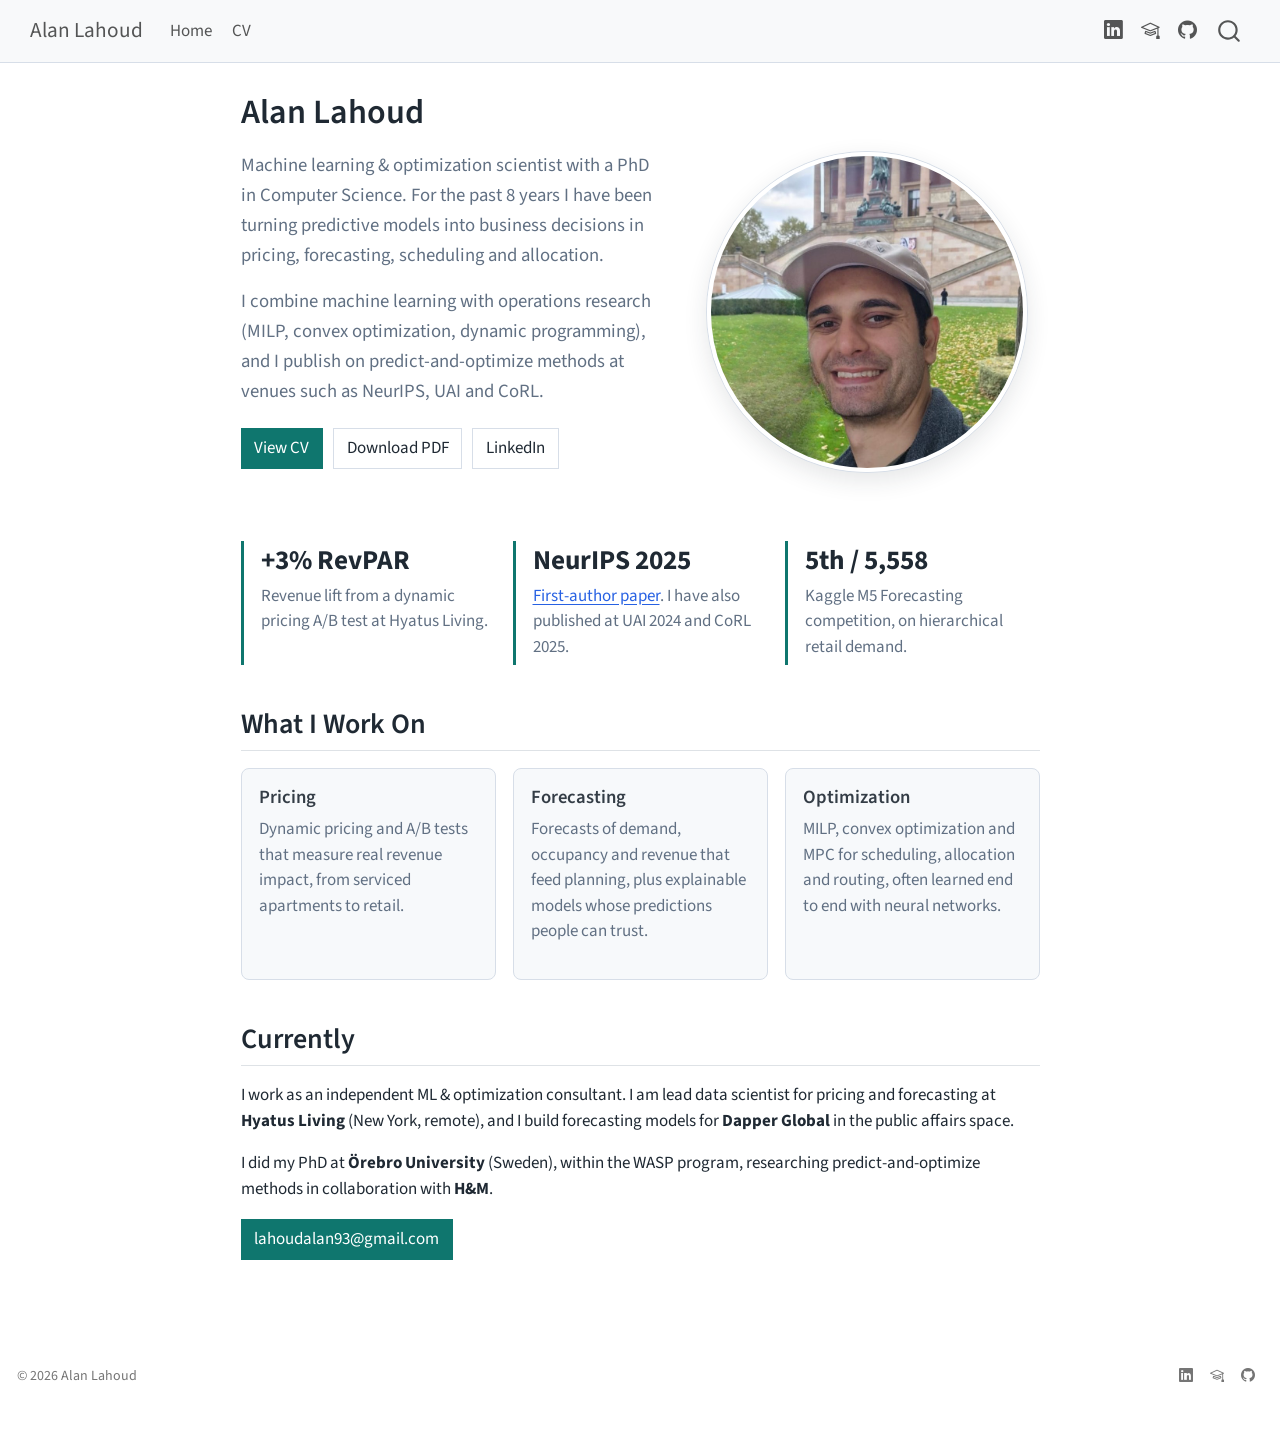
==== docs/index.html @ 3c1f313f "Personal website: profile and online CV Co-Authored-By: Claude Opus 5.5 <noreply@anthropic.com> Clau" ====
<!DOCTYPE html>
<html xmlns="http://www.w3.org/1999/xhtml" lang="en" xml:lang="en"><head>

<meta charset="utf-8">
<meta name="generator" content="quarto-1.11.9">

<meta name="viewport" content="width=device-width, initial-scale=1.0, user-scalable=yes">


<title>Home – Alan Lahoud</title>
<style>
/* Default styles provided by pandoc.
** See https://pandoc.org/MANUAL.html#variables-for-html for config info.
*/
span.smallcaps{font-variant: small-caps;}
div.columns{display: flex; gap: 1.5em;}
div.column{flex: auto;}
@media screen {
div.columns{gap: min(4vw, 1.5em);}
div.column{overflow-x: auto;}
}
div.hanging-indent{margin-left: 1.5em; text-indent: -1.5em;}
ul.task-list{list-style: none;}
ul.task-list li input[type="checkbox"] {
  width: 0.8em;
  margin: 0 0.8em 0.2em -1em; /* quarto-specific, see https://github.com/quarto-dev/quarto-cli/issues/4556 */ 
  vertical-align: middle;
}
</style>


<script src="site_libs/quarto-nav/quarto-nav.js"></script>
<script src="site_libs/clipboard/clipboard.min.js"></script>
<script src="site_libs/quarto-search/autocomplete.umd.js"></script>
<script src="site_libs/quarto-search/fuse.min.js"></script>
<script src="site_libs/quarto-search/quarto-search.js"></script>
<meta name="quarto:offset" content="./">
<script src="site_libs/quarto-html/quarto.js" type="module"></script>
<script src="site_libs/quarto-html/tabsets/tabsets.js" type="module"></script>
<script src="site_libs/quarto-html/scrollable-regions/scrollable-regions.js" type="module"></script>
<script src="site_libs/quarto-html/popper.min.js"></script>
<script src="site_libs/quarto-html/tippy.umd.min.js"></script>
<script src="site_libs/quarto-html/anchor.min.js"></script>
<link href="site_libs/quarto-html/tippy.css" rel="stylesheet">
<link href="site_libs/quarto-html/quarto-syntax-highlighting-63b5708e65d6cd79cd7618c58d0c21e7.css" rel="stylesheet" id="quarto-text-highlighting-styles">
<script src="site_libs/bootstrap/bootstrap.min.js"></script>
<link href="site_libs/bootstrap/bootstrap-icons.css" rel="stylesheet">
<link href="site_libs/bootstrap/bootstrap-2f26042ee04390a409193c36bb3e8631.min.css" rel="stylesheet" append-hash="true" id="quarto-bootstrap" data-mode="light">
<script id="quarto-search-options" type="application/json">{
  "location": "navbar",
  "copy-button": false,
  "collapse-after": 3,
  "panel-placement": "end",
  "type": "overlay",
  "limit": 50,
  "keyboard-shortcut": [
    "f",
    "/",
    "s"
  ],
  "show-item-context": false,
  "language": {
    "search-no-results-text": "No results",
    "search-matching-documents-text": "matching documents",
    "search-copy-link-title": "Copy link to search",
    "search-hide-matches-text": "Hide additional matches",
    "search-more-match-text": "more match in this document",
    "search-more-matches-text": "more matches in this document",
    "search-clear-button-title": "Clear",
    "search-text-placeholder": "",
    "search-detached-cancel-button-title": "Cancel",
    "search-submit-button-title": "Submit",
    "search-label": "Search"
  }
}</script>
<style>html{ scroll-behavior: smooth; }</style>


<link rel="stylesheet" href="styles.css">
</head>

<body class="nav-fixed fullcontent quarto-light"><a id="quarto-skip-link" class="visually-hidden-focusable" href="#quarto-document-content">Skip to main content</a>

<div id="quarto-search-results"></div>
  <header id="quarto-header" class="headroom fixed-top">
    <nav class="navbar navbar-expand-lg " data-bs-theme="dark" aria-label="Site">
      <div class="navbar-container container-fluid">
      <div class="navbar-brand-container mx-auto">
    <a class="navbar-brand" href="./index.html">
    <span class="navbar-title">Alan Lahoud</span>
    </a>
  </div>
          <button class="navbar-toggler" type="button" data-bs-toggle="collapse" data-bs-target="#navbarCollapse" aria-controls="navbarCollapse" aria-expanded="false" aria-label="Toggle navigation" onclick="if (window.quartoToggleHeadroom) { window.quartoToggleHeadroom(); }">
  <span class="navbar-toggler-icon"></span>
</button>
          <div class="collapse navbar-collapse" id="navbarCollapse">
            <ul class="navbar-nav navbar-nav-scroll me-auto">
  <li class="nav-item">
    <a class="nav-link" href="./home/"> 
<span class="menu-text">Home</span></a>
  </li>  
  <li class="nav-item">
    <a class="nav-link" href="./cv/"> 
<span class="menu-text">CV</span></a>
  </li>  
</ul>
            <ul class="navbar-nav navbar-nav-scroll ms-auto">
  <li class="nav-item compact">
    <a class="nav-link" href="https://www.linkedin.com/in/lahoudalan/"> <i class="bi bi-linkedin" role="img" aria-label="LinkedIn">
</i> 
<span class="menu-text"></span></a>
  </li>  
  <li class="nav-item compact">
    <a class="nav-link" href="https://scholar.google.com/citations?user=CUQbNfIAAAAJ&amp;hl=en"> <i class="bi bi-mortarboard" role="img" aria-label="Google Scholar">
</i> 
<span class="menu-text"></span></a>
  </li>  
  <li class="nav-item compact">
    <a class="nav-link" href="https://github.com/AlanLahoud"> <i class="bi bi-github" role="img" aria-label="GitHub">
</i> 
<span class="menu-text"></span></a>
  </li>  
</ul>
          </div> <!-- /navcollapse -->
            <div class="quarto-navbar-tools">
</div>
            <div id="quarto-search" class="" title="Search"></div>
      </div> <!-- /container-fluid -->
    </nav>
</header>
<!-- content -->
<div id="quarto-content" class="quarto-container page-columns page-rows-contents page-layout-article page-navbar">
<!-- sidebar -->
<!-- margin-sidebar -->
    
<!-- main -->
<main class="content" id="quarto-document-content" tabindex="-1">

<header id="title-block-header" class="quarto-title-block default">
<div class="quarto-title">
<h1 class="title">Home</h1>
</div>



<div class="quarto-title-meta">

    
  
    
  </div>
  


</header>


<meta http-equiv="refresh" content="0; url=home/">
<link rel="canonical" href="home/">
<p><a href="home/">Go to Home</a></p>



</main> <!-- /main -->
<script id="quarto-html-after-body" type="application/javascript">
  window.document.addEventListener("DOMContentLoaded", function (event) {
    const icon = "";
    const anchorJS = new window.AnchorJS();
    anchorJS.options = {
      placement: 'right',
      icon: icon
    };
    anchorJS.add('.anchored');
    const isCodeAnnotation = (el) => {
      for (const clz of el.classList) {
        if (clz.startsWith('code-annotation-')) {                     
          return true;
        }
      }
      return false;
    }
    const onCopySuccess = function(e) {
      // button target
      const button = e.trigger;
      // don't keep focus
      button.blur();
      // flash "checked"
      button.classList.add('code-copy-button-checked');
      var currentTitle = button.getAttribute("title");
      button.setAttribute("title", "Copied!");
      let tooltip;
      if (window.bootstrap) {
        button.setAttribute("data-bs-toggle", "tooltip");
        button.setAttribute("data-bs-placement", "left");
        button.setAttribute("data-bs-title", "Copied!");
        tooltip = new bootstrap.Tooltip(button, 
          { trigger: "manual", 
            customClass: "code-copy-button-tooltip",
            offset: [0, -8]});
        tooltip.show();    
      }
      setTimeout(function() {
        if (tooltip) {
          tooltip.hide();
          button.removeAttribute("data-bs-title");
          button.removeAttribute("data-bs-toggle");
          button.removeAttribute("data-bs-placement");
        }
        button.setAttribute("title", currentTitle);
        button.classList.remove('code-copy-button-checked');
      }, 1000);
      // clear code selection
      e.clearSelection();
    }
    const getTextToCopy = function(trigger) {
      const outerScaffold = trigger.parentElement.cloneNode(true);
      const codeEl = outerScaffold.querySelector('code');
      for (const childEl of codeEl.children) {
        if (isCodeAnnotation(childEl)) {
          childEl.remove();
        }
      }
      return codeEl.innerText;
    }
    const clipboard = new window.ClipboardJS('.code-copy-button:not([data-in-quarto-modal])', {
      text: getTextToCopy
    });
    clipboard.on('success', onCopySuccess);
    if (window.document.getElementById('quarto-embedded-source-code-modal')) {
      const clipboardModal = new window.ClipboardJS('.code-copy-button[data-in-quarto-modal]', {
        text: getTextToCopy,
        container: window.document.getElementById('quarto-embedded-source-code-modal')
      });
      clipboardModal.on('success', onCopySuccess);
    }
      var localhostRegex = new RegExp(/^(?:http|https):\/\/localhost\:?[0-9]*\//);
      var mailtoRegex = new RegExp(/^mailto:/);
        var filterRegex = new RegExp("https:\/\/alanlahoud\.github\.io\/");
      var isInternal = (href) => {
          return filterRegex.test(href) || localhostRegex.test(href) || mailtoRegex.test(href);
      }
      // Inspect non-navigation links and adorn them if external
      window.quartoDecorateExternalLinks = function (root) {
     var links = (root || window.document).querySelectorAll('a[href]:not(.nav-link):not(.navbar-brand):not(.toc-action):not(.sidebar-link):not(.sidebar-item-toggle):not(.pagination-link):not(.no-external):not([aria-hidden]):not(.dropdown-item):not(.quarto-navigation-tool):not(.about-link)');
      for (var i=0; i<links.length; i++) {
        const link = links[i];
        if (!isInternal(link.href)) {
          // undo the damage that might have been done by quarto-nav.js in the case of
          // links that we want to consider external
          if (link.dataset.originalHref !== undefined) {
            link.href = link.dataset.originalHref;
          }
          if (!link.classList.contains('no-external-icon')) {
          }
        }
      }
      };
      window.quartoDecorateExternalLinks(window.document);
    // Esc closes the popup (WCAG 1.4.13) and focus leaving both trigger and
    // popup closes it (WCAG 2.4.11); tippy handles neither for interactive popups.
    const hideOnEscAndFocusOut = {
      name: 'hideOnEscAndFocusOut',
      defaultValue: true,
      fn(instance) {
        const dismiss = () => {
          // A show scheduled by the trigger delay would otherwise reopen it
          instance.clearDelayTimeouts();
          instance.hide();
        };
        const onKeyDown = (event) => {
          if (event.key !== 'Escape') {
            return;
          }
          // Keep Esc from also reaching page handlers (e.g. reveal.js overview),
          // except an open reveal.js slide menu, which Esc should close too.
          // The menu handles keys only when its keyboard option is on.
          const menuHandlesEsc = window.Reveal?.getPlugin?.('menu')?.isOpen() &&
            window.Reveal.getConfig().menu?.keyboard !== false;
          if (!menuHandlesEsc) {
            event.stopPropagation();
          }
          if (instance.popper.contains(window.document.activeElement)) {
            // Disabled while refocusing so the focus trigger does not reopen it
            instance.disable();
            instance.reference.focus();
            instance.enable();
          }
          dismiss();
        };
        const onFocusOut = (event) => {
          const target = event.relatedTarget;
          if (target && !instance.reference.contains(target) &&
              !instance.popper.contains(target)) {
            dismiss();
          }
        };
        // On the trigger too: a click trigger (code-annotations: select) has no
        // blur handling. Attached for the instance's lifetime so leaving the
        // trigger also cancels a show still pending on the trigger delay.
        instance.reference.addEventListener('focusout', onFocusOut);
        return {
          onShow() {
            window.document.addEventListener('keydown', onKeyDown, true);
            instance.popper.addEventListener('focusout', onFocusOut);
          },
          onHide() {
            window.document.removeEventListener('keydown', onKeyDown, true);
            instance.popper.removeEventListener('focusout', onFocusOut);
          },
          onDestroy() {
            instance.reference.removeEventListener('focusout', onFocusOut);
          },
        };
      },
    };
    function tippyHover(el, contentFn, onTriggerFn, onUntriggerFn) {
      const config = {
        allowHTML: true,
        maxWidth: 500,
        delay: 100,
        arrow: false,
        appendTo: function(el) {
            return el.parentElement;
        },
        interactive: true,
        interactiveBorder: 10,
        theme: 'quarto',
        placement: 'bottom-start',
        plugins: [hideOnEscAndFocusOut],
      };
      if (contentFn) {
        config.content = contentFn;
      }
      if (onTriggerFn) {
        config.onTrigger = onTriggerFn;
      }
      if (onUntriggerFn) {
        config.onUntrigger = onUntriggerFn;
      }
      window.tippy(el, config); 
    }
    const noterefs = window.document.querySelectorAll('a[role="doc-noteref"]');
    for (var i=0; i<noterefs.length; i++) {
      const ref = noterefs[i];
      tippyHover(ref, function() {
        // use id or data attribute instead here
        let href = ref.getAttribute('data-footnote-href') || ref.getAttribute('href');
        try { href = new URL(href).hash; } catch {}
        const id = href.replace(/^#\/?/, "");
        const note = window.document.getElementById(id);
        if (note) {
          return note.innerHTML;
        } else {
          return "";
        }
      });
    }
    const xrefs = window.document.querySelectorAll('a.quarto-xref');
    const processXRef = (id, note) => {
      // Strip column container classes
      const stripColumnClz = (el) => {
        el.classList.remove("page-full", "page-columns");
        if (el.children) {
          for (const child of el.children) {
            stripColumnClz(child);
          }
        }
      }
      stripColumnClz(note)
      if (id === null || id.startsWith('sec-')) {
        // Special case sections, only their first couple elements
        const container = document.createElement("div");
        if (note.children && note.children.length > 2) {
          container.appendChild(note.children[0].cloneNode(true));
          for (let i = 1; i < note.children.length; i++) {
            const child = note.children[i];
            if (child.tagName === "P" && child.innerText === "") {
              continue;
            } else {
              container.appendChild(child.cloneNode(true));
              break;
            }
          }
          if (window.Quarto?.typesetMath) {
            window.Quarto.typesetMath(container);
          }
          return container.innerHTML
        } else {
          if (window.Quarto?.typesetMath) {
            window.Quarto.typesetMath(note);
          }
          return note.innerHTML;
        }
      } else {
        // Remove any anchor links if they are present
        const anchorLink = note.querySelector('a.anchorjs-link');
        if (anchorLink) {
          anchorLink.remove();
        }
        if (window.Quarto?.typesetMath) {
          window.Quarto.typesetMath(note);
        }
        if (note.classList.contains("callout")) {
          return note.outerHTML;
        } else {
          return note.innerHTML;
        }
      }
    }
    for (var i=0; i<xrefs.length; i++) {
      const xref = xrefs[i];
      tippyHover(xref, undefined, function(instance) {
        instance.disable();
        let url = xref.getAttribute('href');
        let hash = undefined; 
        if (url.startsWith('#')) {
          hash = url;
        } else {
          try { hash = new URL(url).hash; } catch {}
        }
        if (hash) {
          const id = hash.replace(/^#\/?/, "");
          const note = window.document.getElementById(id);
          if (note !== null) {
            try {
              const html = processXRef(id, note.cloneNode(true));
              instance.setContent(html);
            } finally {
              instance.enable();
              instance.show();
            }
          } else {
            // See if we can fetch this
            fetch(url.split('#')[0])
            .then(res => res.text())
            .then(html => {
              const parser = new DOMParser();
              const htmlDoc = parser.parseFromString(html, "text/html");
              const note = htmlDoc.getElementById(id);
              if (note !== null) {
                const html = processXRef(id, note);
                instance.setContent(html);
              } 
            }).finally(() => {
              instance.enable();
              instance.show();
            });
          }
        } else {
          // See if we can fetch a full url (with no hash to target)
          // This is a special case and we should probably do some content thinning / targeting
          fetch(url)
          .then(res => res.text())
          .then(html => {
            const parser = new DOMParser();
            const htmlDoc = parser.parseFromString(html, "text/html");
            const note = htmlDoc.querySelector('main.content');
            if (note !== null) {
              // This should only happen for chapter cross references
              // (since there is no id in the URL)
              // remove the first header
              if (note.children.length > 0 && note.children[0].tagName === "HEADER") {
                note.children[0].remove();
              }
              const html = processXRef(null, note);
              instance.setContent(html);
            } 
          }).finally(() => {
            instance.enable();
            instance.show();
          });
        }
      }, function(instance) {
      });
    }
        let selectedAnnoteEl;
        const selectorForAnnotation = ( cell, annotation) => {
          let cellAttr = 'data-code-cell="' + cell + '"';
          let lineAttr = 'data-code-annotation="' +  annotation + '"';
          const selector = 'span[' + cellAttr + '][' + lineAttr + ']';
          return selector;
        }
        const selectCodeLines = (annoteEl) => {
          const doc = window.document;
          const targetCell = annoteEl.getAttribute("data-target-cell");
          const targetAnnotation = annoteEl.getAttribute("data-target-annotation");
          const annoteSpan = window.document.querySelector(selectorForAnnotation(targetCell, targetAnnotation));
          const lines = annoteSpan.getAttribute("data-code-lines").split(",");
          const lineIds = lines.map((line) => {
            return targetCell + "-" + line;
          })
          // Each band is positioned against its own containing block, which is
          // not the offsetParent of the lines, so place it from client rects.
          const placeBand = (band, firstEl, lastEl, codeBlock) => {
            const container = band.offsetParent;
            if (container === null) {
              return;
            }
            const containerRect = container.getBoundingClientRect();
            // Reveal.js scales slides with a transform, so convert client
            // pixels back to the CSS pixels of the container.
            const scale = containerRect.height / container.offsetHeight || 1;
            const firstRect = firstEl.getBoundingClientRect();
            const lastRect = lastEl.getBoundingClientRect();
            const top = (firstRect.top - containerRect.top) / scale - container.clientTop + container.scrollTop;
            const height = (lastRect.bottom - firstRect.top) / scale;
            band.style.top = top - 2 + "px";
            band.style.height = height + 4 + "px";
            if (codeBlock) {
              // Without the copy button wrapper, the containing block is wider
              // than the code block, so span the code block explicitly.
              const blockRect = codeBlock.getBoundingClientRect();
              band.style.left = (blockRect.left - containerRect.left) / scale - container.clientLeft + container.scrollLeft + "px";
              band.style.width = blockRect.width / scale + "px";
            }
          };
          if (lineIds.length > 0) {
            const el = window.document.getElementById(lineIds[0]);
            const lastEl = window.document.getElementById(lineIds[lineIds.length - 1]);
            const parent = el.parentElement.parentElement;
            // cook up a div (if necessary) and position it
            let div = window.document.getElementById("code-annotation-line-highlight");
            if (div === null) {
              div = window.document.createElement("div");
              div.setAttribute("id", "code-annotation-line-highlight");
              div.style.position = 'absolute';
              parent.appendChild(div);
            }
            placeBand(div, el, lastEl, parent.closest("div.sourceCode") || parent);
            let gutterDiv = window.document.getElementById("code-annotation-line-highlight-gutter");
            if (gutterDiv === null) {
              gutterDiv = window.document.createElement("div");
              gutterDiv.setAttribute("id", "code-annotation-line-highlight-gutter");
              gutterDiv.style.position = 'absolute';
              const codeCell = window.document.getElementById(targetCell);
              const gutter = codeCell.querySelector('.code-annotation-gutter');
              gutter.appendChild(gutterDiv);
            }
            placeBand(gutterDiv, el, lastEl);
            selectedAnnoteEl = annoteEl;
          }
        };
        const unselectCodeLines = () => {
          const elementsIds = ["code-annotation-line-highlight", "code-annotation-line-highlight-gutter"];
          elementsIds.forEach((elId) => {
            const div = window.document.getElementById(elId);
            if (div) {
              div.remove();
            }
          });
          selectedAnnoteEl = undefined;
        };
          // Handle positioning of the toggle
      window.addEventListener(
        "resize",
        throttle(() => {
          elRect = undefined;
          if (selectedAnnoteEl) {
            selectCodeLines(selectedAnnoteEl);
          }
        }, 10)
      );
      function throttle(fn, ms) {
      let throttle = false;
      let timer;
        return (...args) => {
          if(!throttle) { // first call gets through
              fn.apply(this, args);
              throttle = true;
          } else { // all the others get throttled
              if(timer) clearTimeout(timer); // cancel #2
              timer = setTimeout(() => {
                fn.apply(this, args);
                timer = throttle = false;
              }, ms);
          }
        };
      }
        // Attach click handler to the DT
        const annoteDls = window.document.querySelectorAll('dt[data-target-cell]');
        for (const annoteDlNode of annoteDls) {
          annoteDlNode.addEventListener('click', (event) => {
            const clickedEl = event.target;
            if (clickedEl !== selectedAnnoteEl) {
              unselectCodeLines();
              const activeEl = window.document.querySelector('dt[data-target-cell].code-annotation-active');
              if (activeEl) {
                activeEl.classList.remove('code-annotation-active');
              }
              selectCodeLines(clickedEl);
              clickedEl.classList.add('code-annotation-active');
            } else {
              // Unselect the line
              unselectCodeLines();
              clickedEl.classList.remove('code-annotation-active');
            }
          });
        }
    const findCites = (el) => {
      const parentEl = el.parentElement;
      if (parentEl) {
        const cites = parentEl.dataset.cites;
        if (cites) {
          return {
            el,
            cites: cites.split(' ')
          };
        } else {
          return findCites(el.parentElement)
        }
      } else {
        return undefined;
      }
    };
    var bibliorefs = window.document.querySelectorAll('a[role="doc-biblioref"]');
    for (var i=0; i<bibliorefs.length; i++) {
      const ref = bibliorefs[i];
      const citeInfo = findCites(ref);
      if (citeInfo) {
        tippyHover(citeInfo.el, function() {
          var popup = window.document.createElement('div');
          citeInfo.cites.forEach(function(cite) {
            var citeDiv = window.document.createElement('div');
            citeDiv.classList.add('hanging-indent');
            citeDiv.classList.add('csl-entry');
            var biblioDiv = window.document.getElementById('ref-' + cite);
            if (biblioDiv) {
              citeDiv.innerHTML = biblioDiv.innerHTML;
            }
            popup.appendChild(citeDiv);
          });
          return popup.innerHTML;
        });
      }
    }
  });
  </script>
  <script type="application/javascript">
  window.quartoScrollableRegionsLabels = {"code":"Scrollable code","output":"Scrollable output"};
  </script>
</div> <!-- /content -->
<footer class="footer">
  <div class="nav-footer">
    <div class="nav-footer-left">
<p>© 2026 Alan Lahoud</p>
</div>   
    <div class="nav-footer-center">
      &nbsp;
    </div>
    <div class="nav-footer-right">
      <ul class="footer-items list-unstyled">
    <li class="nav-item compact">
    <a class="nav-link" href="https://www.linkedin.com/in/lahoudalan/">
      <i class="bi bi-linkedin" role="img">
</i> 
    </a>
  </li>  
    <li class="nav-item compact">
    <a class="nav-link" href="https://scholar.google.com/citations?user=CUQbNfIAAAAJ&amp;hl=en">
      <i class="bi bi-mortarboard" role="img">
</i> 
    </a>
  </li>  
    <li class="nav-item compact">
    <a class="nav-link" href="https://github.com/AlanLahoud">
      <i class="bi bi-github" role="img">
</i> 
    </a>
  </li>  
</ul>
    </div>
  </div>
</footer>




<script src="site_libs/quarto-html/zenscroll-min.js"></script>
</body></html>
---- docs/site_libs/quarto-html/tippy.css ----
.tippy-box[data-animation=fade][data-state=hidden]{opacity:0}[data-tippy-root]{max-width:calc(100vw - 10px)}.tippy-box{position:relative;background-color:#333;color:#fff;border-radius:4px;font-size:14px;line-height:1.4;white-space:normal;outline:0;transition-property:transform,visibility,opacity}.tippy-box[data-placement^=top]>.tippy-arrow{bottom:0}.tippy-box[data-placement^=top]>.tippy-arrow:before{bottom:-7px;left:0;border-width:8px 8px 0;border-top-color:initial;transform-origin:center top}.tippy-box[data-placement^=bottom]>.tippy-arrow{top:0}.tippy-box[data-placement^=bottom]>.tippy-arrow:before{top:-7px;left:0;border-width:0 8px 8px;border-bottom-color:initial;transform-origin:center bottom}.tippy-box[data-placement^=left]>.tippy-arrow{right:0}.tippy-box[data-placement^=left]>.tippy-arrow:before{border-width:8px 0 8px 8px;border-left-color:initial;right:-7px;transform-origin:center left}.tippy-box[data-placement^=right]>.tippy-arrow{left:0}.tippy-box[data-placement^=right]>.tippy-arrow:before{left:-7px;border-width:8px 8px 8px 0;border-right-color:initial;transform-origin:center right}.tippy-box[data-inertia][data-state=visible]{transition-timing-function:cubic-bezier(.54,1.5,.38,1.11)}.tippy-arrow{width:16px;height:16px;color:#333}.tippy-arrow:before{content:"";position:absolute;border-color:transparent;border-style:solid}.tippy-content{position:relative;padding:5px 9px;z-index:1}
---- docs/site_libs/quarto-html/quarto-syntax-highlighting-63b5708e65d6cd79cd7618c58d0c21e7.css ----
/* quarto syntax highlight colors */
:root {
  --quarto-hl-ot-color: #003B4F;
  --quarto-hl-at-color: #657422;
  --quarto-hl-ss-color: #20794D;
  --quarto-hl-an-color: #5E5E5E;
  --quarto-hl-fu-color: #4758AB;
  --quarto-hl-st-color: #20794D;
  --quarto-hl-cf-color: #003B4F;
  --quarto-hl-op-color: #5E5E5E;
  --quarto-hl-er-color: #AD0000;
  --quarto-hl-bn-color: #AD0000;
  --quarto-hl-al-color: #AD0000;
  --quarto-hl-va-color: #111111;
  --quarto-hl-bu-color: inherit;
  --quarto-hl-ex-color: inherit;
  --quarto-hl-pp-color: #AD0000;
  --quarto-hl-in-color: #5E5E5E;
  --quarto-hl-vs-color: #20794D;
  --quarto-hl-wa-color: #5E5E5E;
  --quarto-hl-do-color: #5E5E5E;
  --quarto-hl-im-color: #00769E;
  --quarto-hl-ch-color: #20794D;
  --quarto-hl-dt-color: #AD0000;
  --quarto-hl-fl-color: #AD0000;
  --quarto-hl-co-color: #5E5E5E;
  --quarto-hl-cv-color: #5E5E5E;
  --quarto-hl-cn-color: #8f5902;
  --quarto-hl-sc-color: #5E5E5E;
  --quarto-hl-dv-color: #AD0000;
  --quarto-hl-kw-color: #003B4F;
}

/* other quarto variables */
:root {
  --quarto-font-monospace: SFMono-Regular, Menlo, Monaco, Consolas, "Liberation Mono", "Courier New", monospace;
}

/* syntax highlight based on Pandoc's rules */
pre > code.sourceCode > span {
  color: #003B4F;
}

code.sourceCode > span {
  color: #003B4F;
}

div.sourceCode,
div.sourceCode pre.sourceCode {
  color: #003B4F;
}

/* Normal */
code span {
  color: #003B4F;
}

/* Alert */
code span.al {
  color: #AD0000;
  font-style: inherit;
}

/* Annotation */
code span.an {
  color: #5E5E5E;
  font-style: inherit;
}

/* Attribute */
code span.at {
  color: #657422;
  font-style: inherit;
}

/* BaseN */
code span.bn {
  color: #AD0000;
  font-style: inherit;
}

/* BuiltIn */
code span.bu {
  font-style: inherit;
}

/* ControlFlow */
code span.cf {
  color: #003B4F;
  font-weight: bold;
  font-style: inherit;
}

/* Char */
code span.ch {
  color: #20794D;
  font-style: inherit;
}

/* Constant */
code span.cn {
  color: #8f5902;
  font-style: inherit;
}

/* Comment */
code span.co {
  color: #5E5E5E;
  font-style: inherit;
}

/* CommentVar */
code span.cv {
  color: #5E5E5E;
  font-style: italic;
}

/* Documentation */
code span.do {
  color: #5E5E5E;
  font-style: italic;
}

/* DataType */
code span.dt {
  color: #AD0000;
  font-style: inherit;
}

/* DecVal */
code span.dv {
  color: #AD0000;
  font-style: inherit;
}

/* Error */
code span.er {
  color: #AD0000;
  font-style: inherit;
}

/* Extension */
code span.ex {
  font-style: inherit;
}

/* Float */
code span.fl {
  color: #AD0000;
  font-style: inherit;
}

/* Function */
code span.fu {
  color: #4758AB;
  font-style: inherit;
}

/* Import */
code span.im {
  color: #00769E;
  font-style: inherit;
}

/* Information */
code span.in {
  color: #5E5E5E;
  font-style: inherit;
}

/* Keyword */
code span.kw {
  color: #003B4F;
  font-weight: bold;
  font-style: inherit;
}

/* Operator */
code span.op {
  color: #5E5E5E;
  font-style: inherit;
}

/* Other */
code span.ot {
  color: #003B4F;
  font-style: inherit;
}

/* Preprocessor */
code span.pp {
  color: #AD0000;
  font-style: inherit;
}

/* SpecialChar */
code span.sc {
  color: #5E5E5E;
  font-style: inherit;
}

/* SpecialString */
code span.ss {
  color: #20794D;
  font-style: inherit;
}

/* String */
code span.st {
  color: #20794D;
  font-style: inherit;
}

/* Variable */
code span.va {
  color: #111111;
  font-style: inherit;
}

/* VerbatimString */
code span.vs {
  color: #20794D;
  font-style: inherit;
}

/* Warning */
code span.wa {
  color: #5E5E5E;
  font-style: italic;
}

.prevent-inlining {
  content: "</";
}

/*# sourceMappingURL=054cc16b9e9817627be6994582d2ffb5.css.map */
---- docs/styles.css ----
:root {
  --ink: #1f2933;
  --muted: #617083;
  --line: #d7dee8;
  --surface: #f7f9fb;
  --surface-strong: #edf4f7;
  --teal: #0f766e;
  --coral: #d85c4a;
  --gold: #b88722;
}

body {
  color: var(--ink);
  background: #fff;
}

.navbar {
  border-bottom: 1px solid var(--line);
}

.quarto-title-block {
  margin-bottom: 1.5rem;
}

.home-hero {
  display: grid;
  grid-template-columns: minmax(320px, 1.1fr) minmax(0, 0.9fr);
  gap: 2rem;
  align-items: center;
  margin: 1rem 0 3rem;
}

.home-hero img {
  width: 100%;
  max-width: 320px;
  aspect-ratio: 1 / 1;
  object-fit: cover;
  border-radius: 50%;
  border: 4px solid #fff;
  box-shadow: 0 0 0 1px var(--line), 0 8px 24px rgba(31, 41, 51, 0.12);
  display: block;
  margin: 0 auto;
}

.home-intro h1 {
  margin-bottom: 0.75rem;
  font-size: clamp(2.25rem, 5vw, 4.5rem);
  letter-spacing: 0;
  line-height: 1;
}

.home-intro p {
  color: var(--muted);
  font-size: 1.1rem;
  line-height: 1.6;
  max-width: 34rem;
}

.btn-primary {
  background: var(--teal);
  border-color: var(--teal);
}

.btn-primary:hover {
  background: #0b5f59;
  border-color: #0b5f59;
}

.btn-outline-secondary {
  color: var(--ink);
  border-color: var(--line);
}

.topic-grid {
  display: grid;
  grid-template-columns: repeat(3, minmax(0, 1fr));
  gap: 1rem;
  margin: 1rem 0 2.5rem;
}

.topic {
  border: 1px solid var(--line);
  border-radius: 8px;
  padding: 1rem;
  background: var(--surface);
}

.topic h3 {
  margin-top: 0;
  font-size: 1.1rem;
}

.topic p {
  color: var(--muted);
}

.listing-title a {
  color: var(--teal);
}

.listing-category {
  border-color: rgba(15, 118, 110, 0.25);
  color: var(--teal);
  background: var(--surface-strong);
}


/* Stats on home */
.stat-grid {
  display: grid;
  grid-template-columns: repeat(3, minmax(0, 1fr));
  gap: 1rem;
  margin: 0 0 2.5rem;
}

.stat {
  border-left: 3px solid var(--teal);
  padding: 0.25rem 0 0.25rem 1rem;
}

.stat p {
  color: var(--muted);
  margin-bottom: 0;
}

.stat-value {
  display: block;
  font-size: 1.6rem;
  font-weight: 700;
  color: var(--ink);
  line-height: 1.2;
  margin-bottom: 0.35rem;
}

.home-intro .btn {
  margin: 0.25rem 0.35rem 0.25rem 0;
}

/* CV page */
.cv-actions {
  margin: 0 0 1rem;
}

.cv-actions .btn {
  margin: 0.25rem 0.35rem 0.25rem 0;
}

.cv-item {
  position: relative;
  margin: 1.25rem 0 1.5rem;
}

.cv-item h3,
.cv-item h4 {
  margin: 0 0 0.15rem;
  padding-right: 11rem;
  font-size: 1.1rem;
}

.cv-item h4 {
  font-size: 1.02rem;
}

.cv-sub {
  margin-left: 1rem;
  padding-left: 1rem;
  border-left: 2px solid var(--line);
}

.cv-date {
  position: absolute;
  top: 0.1rem;
  right: 0;
  color: var(--teal);
  font-size: 0.9rem;
  font-weight: 600;
  white-space: nowrap;
}

.cv-meta {
  display: block;
  color: var(--muted);
  font-size: 0.92rem;
  margin-bottom: 0.4rem;
}

.cv-item ul {
  margin-top: 0.35rem;
}

.pub-list ul {
  list-style: none;
  padding-left: 0;
}

.pub-list li {
  margin-bottom: 0.9rem;
}

.pub-list li > p {
  margin-bottom: 0;
}

.pub-list a {
  color: var(--ink);
  text-decoration: none;
}

.pub-list strong,
.pub-list strong a {
  font-weight: 700;
}

.pub-list a:hover {
  color: var(--teal);
  text-decoration: underline;
}

.pub-link {
  display: inline-block;
  margin: 0.3rem 0.3rem 0 0;
  padding: 0.05rem 0.55rem;
  border: 1px solid rgba(15, 118, 110, 0.35);
  border-radius: 4px;
  font-size: 0.82rem;
  color: var(--teal) !important;
  background: var(--surface-strong);
}

.skill-group {
  margin-bottom: 0.9rem;
}

.skill-group p {
  margin-bottom: 0.25rem;
}

.chip {
  display: inline-block;
  padding: 0.12rem 0.6rem;
  margin: 0.15rem 0.2rem 0.15rem 0;
  border: 1px solid var(--line);
  border-radius: 999px;
  background: var(--surface);
  font-size: 0.88rem;
}

@media (max-width: 800px) {
  .home-hero,
  .stat-grid,
  .topic-grid {
    grid-template-columns: 1fr;
  }

  .home-hero {
    gap: 1.25rem;
  }

  .home-hero > :last-child {
    order: -1;
  }

  .home-hero img {
    max-width: 180px;
    margin: 0;
  }

  .cv-date {
    position: static;
    display: block;
    margin-bottom: 0.25rem;
  }

  .cv-item h3,
  .cv-item h4 {
    padding-right: 0;
  }

  .cv-sub {
    margin-left: 0;
  }
}
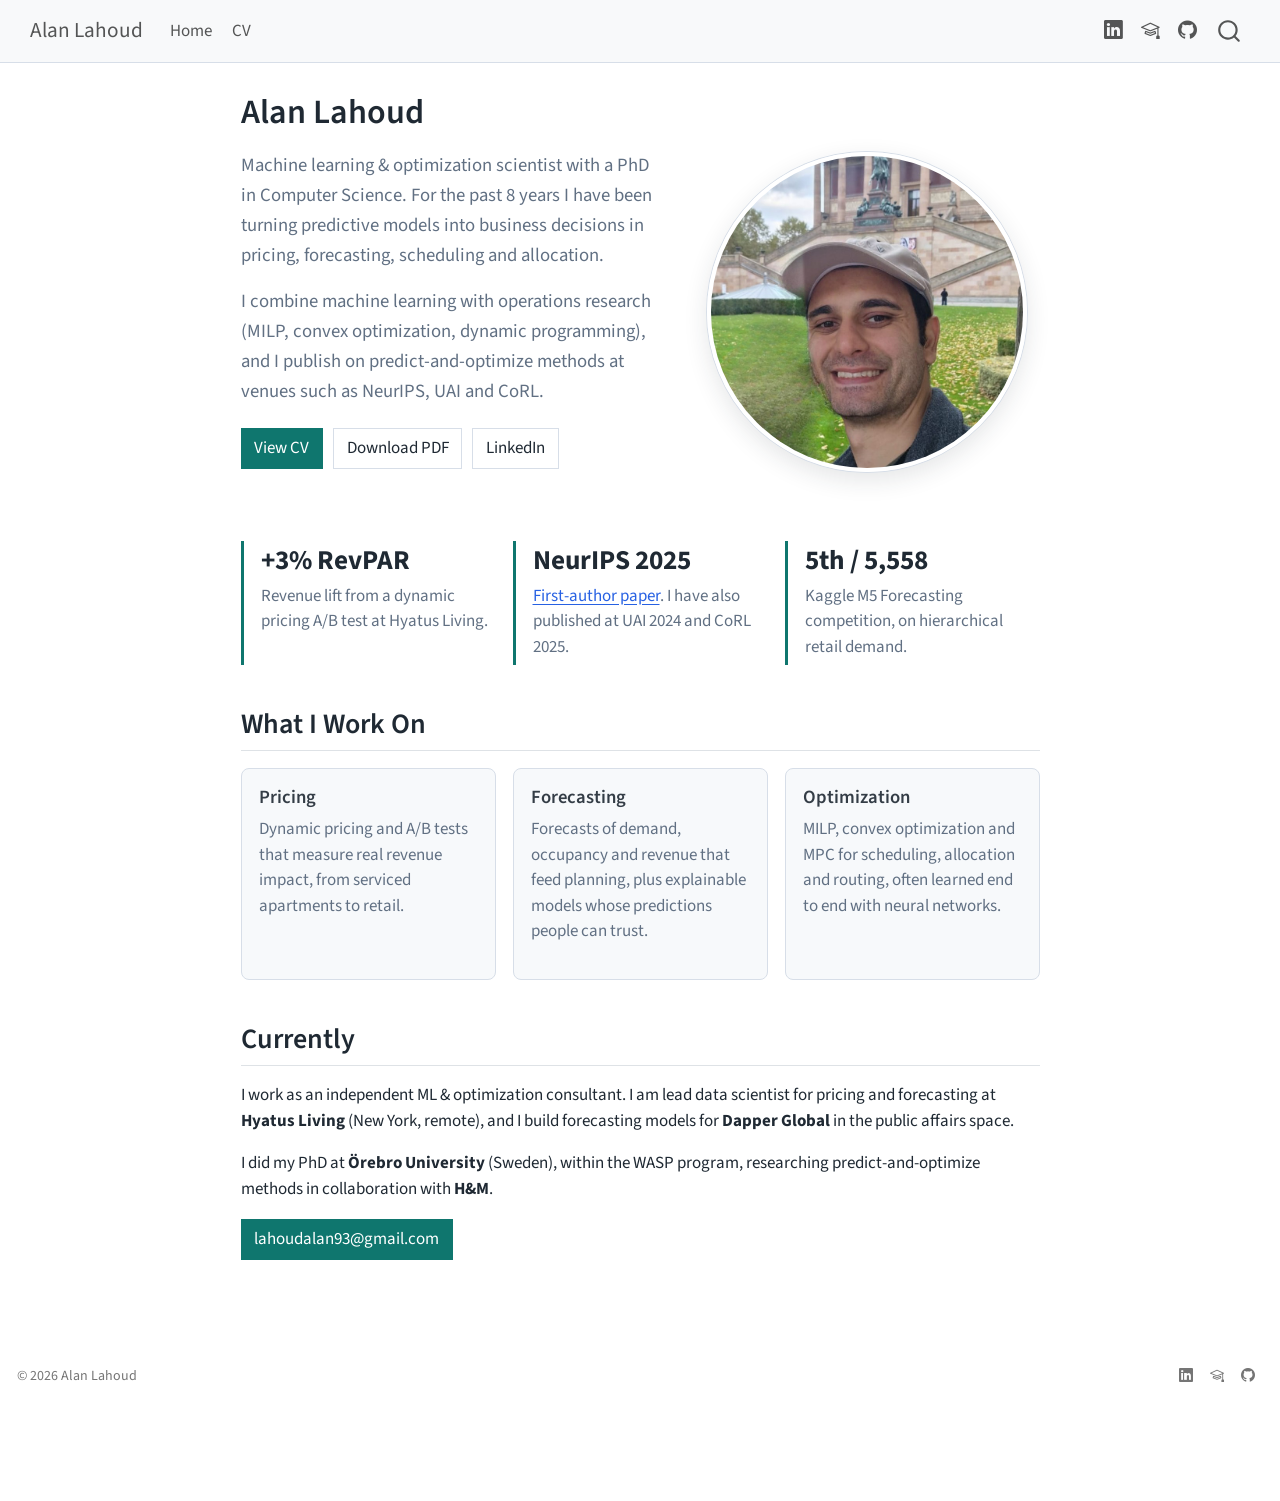
==== commit 867387fe: "Add GoatCounter analytics Co-Authored-By: Claude Opus 5.5 <noreply@anthropic.com> Claude-Session: ht" ====
--- a/docs/index.html
+++ b/docs/index.html
@@ -74,6 +74,7 @@
   }
 }</script>
 <style>html{ scroll-behavior: smooth; }</style>
+<script data-goatcounter="https://lahoudalan.goatcounter.com/count" async="" src="//gc.zgo.at/count.js"></script>
 
 
 <link rel="stylesheet" href="styles.css">
